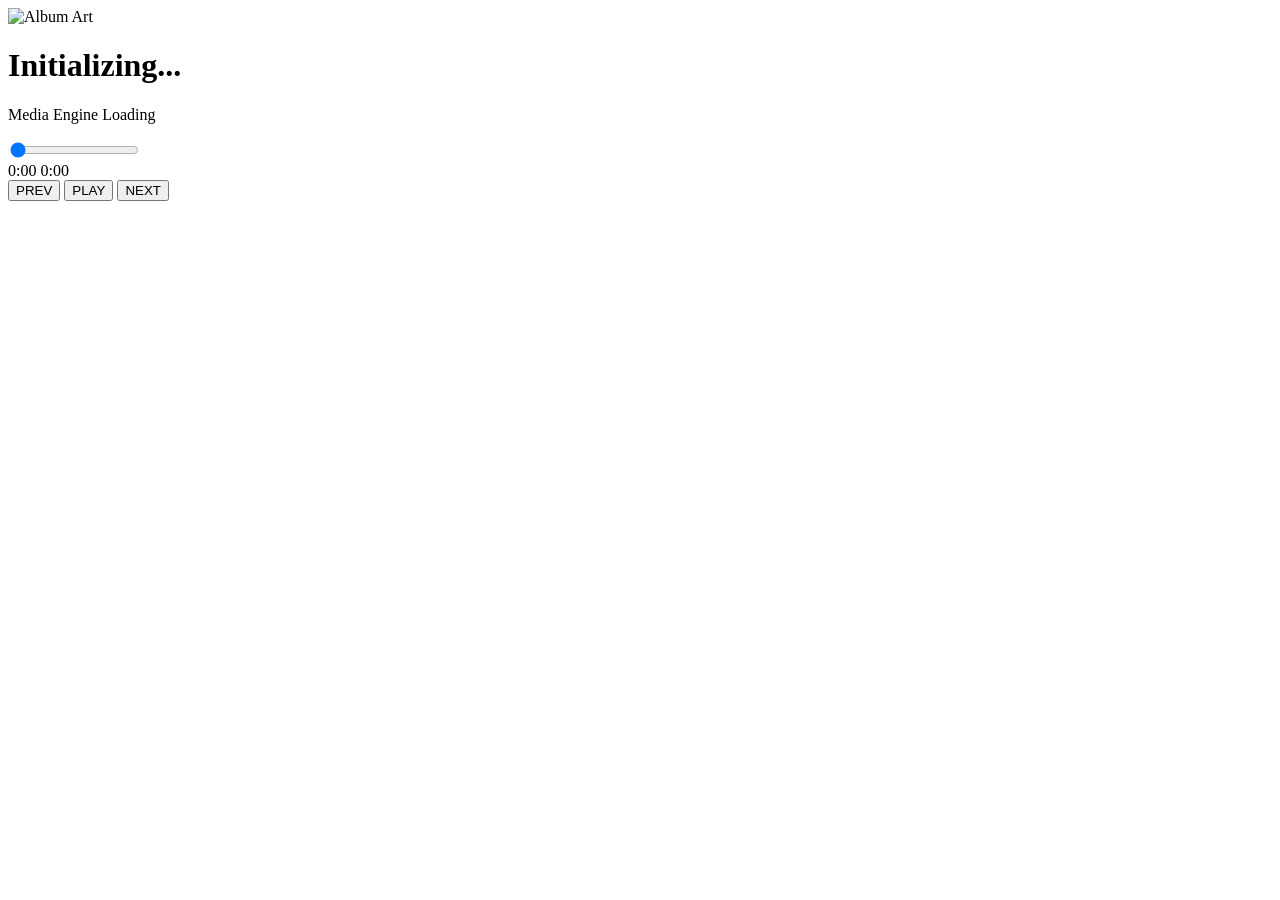
==== Vibe-Stream-Player/index.html @ a90e954b "feat: architect accessible media-shell with ARIA-compliant progress controls" ====
<!DOCTYPE html>
<html lang="en">
<head>
    <meta charset="UTF-8">
    <meta name="viewport" content="width=device-width, initial-scale=1.0">
    <title>VibeStream | UI Architect Portfolio</title>
    <link rel="stylesheet" href="style.css">
    <link href="https://fonts.googleapis.com/css2?family=Syncopate:wght@700&family=Inter:wght@300;500;800&display=swap" rel="stylesheet">
</head>
<body>
    <div class="player-container">
        <div class="album-art-wrapper">
            <div class="vinyl-record" id="vinyl">
                <img src="https://images.unsplash.com/photo-1614613535308-eb5fbd3d2c17?auto=format&fit=crop&q=80&w=500" alt="Album Art">
            </div>
            <div class="vinyl-center"></div>
        </div>

        <div class="track-info">
            <h1 id="title">Initializing...</h1>
            <p id="artist">Media Engine Loading</p>
        </div>

        <div class="progress-section">
            <input 
                type="range" 
                id="progress" 
                value="0" 
                step="0.1" 
                min="0" 
                max="100"
                title="Track Progress"
                aria-label="Music Progress Slider"
            >
            <div class="time-stamps">
                <span id="current-time">0:00</span>
                <span id="duration">0:00</span>
            </div>
        </div>

        <div class="controls">
            <button class="nav-btn" id="prev" aria-label="Previous Track">PREV</button>
            <button class="play-btn" id="play" aria-label="Play or Pause">PLAY</button>
            <button class="nav-btn" id="next" aria-label="Next Track">NEXT</button>
        </div>
    </div>
    <script src="script.js"></script>
</body>
</html>
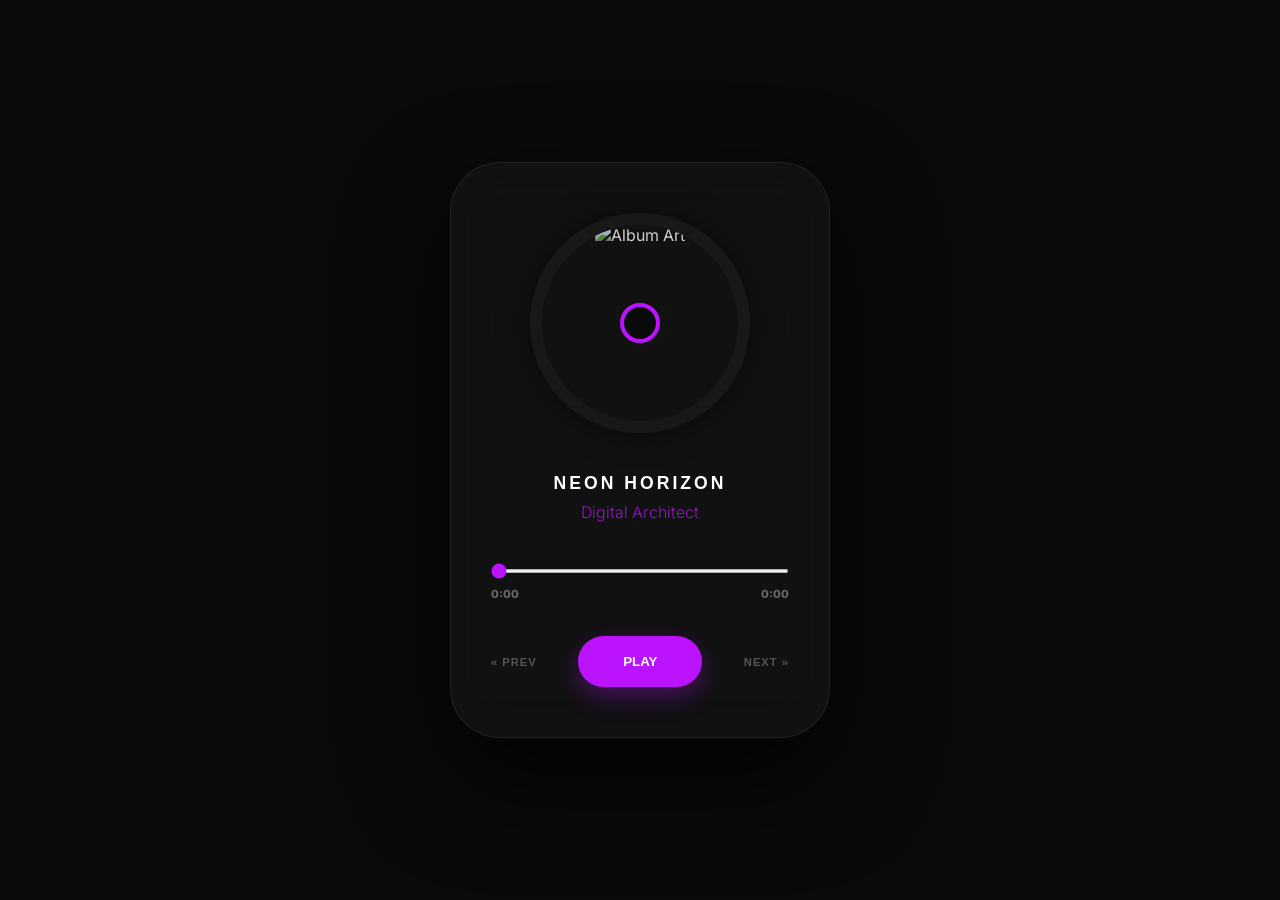
==== commit 66cf05a7: "docs: architect high-fidelity media shell with dynamic visualizer and ARIA-compliant progress contro" ====
--- a/Vibe-Stream-Player/index.html
+++ b/Vibe-Stream-Player/index.html
@@ -1,19 +1,26 @@
+
 <!DOCTYPE html>
 <html lang="en">
 <head>
     <meta charset="UTF-8">
     <meta name="viewport" content="width=device-width, initial-scale=1.0">
-    <title>VibeStream | UI Architect Portfolio</title>
+    <title>VibeStream v2.0 | Audio Architect</title>
     <link rel="stylesheet" href="style.css">
     <link href="https://fonts.googleapis.com/css2?family=Syncopate:wght@700&family=Inter:wght@300;500;800&display=swap" rel="stylesheet">
 </head>
 <body>
+    <div class="bg-glow" id="bg-glow"></div>
+
     <div class="player-container">
         <div class="album-art-wrapper">
             <div class="vinyl-record" id="vinyl">
-                <img src="https://images.unsplash.com/photo-1614613535308-eb5fbd3d2c17?auto=format&fit=crop&q=80&w=500" alt="Album Art">
+                <img id="cover" src="https://images.unsplash.com/photo-1614613535308-eb5fbd3d2c17?auto=format&fit=crop&q=80&w=500" alt="Album Art">
             </div>
             <div class="vinyl-center"></div>
+            
+            <div class="visualizer" id="visualizer">
+                <div class="bar"></div><div class="bar"></div><div class="bar"></div><div class="bar"></div>
+            </div>
         </div>
 
         <div class="track-info">
@@ -22,16 +29,10 @@
         </div>
 
         <div class="progress-section">
-            <input 
-                type="range" 
-                id="progress" 
-                value="0" 
-                step="0.1" 
-                min="0" 
-                max="100"
-                title="Track Progress"
-                aria-label="Music Progress Slider"
-            >
+            <div class="slider-wrapper">
+                <input type="range" id="progress" value="0" step="0.1" min="0" max="100" aria-label="Track Progress">
+                <div class="progress-fill" id="progress-fill"></div>
+            </div>
             <div class="time-stamps">
                 <span id="current-time">0:00</span>
                 <span id="duration">0:00</span>
@@ -39,9 +40,11 @@
         </div>
 
         <div class="controls">
-            <button class="nav-btn" id="prev" aria-label="Previous Track">PREV</button>
-            <button class="play-btn" id="play" aria-label="Play or Pause">PLAY</button>
-            <button class="nav-btn" id="next" aria-label="Next Track">NEXT</button>
+            <button class="nav-btn" id="prev">« PREV</button>
+            <button class="play-btn" id="play">
+                <span id="play-icon">PLAY</span>
+            </button>
+            <button class="nav-btn" id="next">NEXT »</button>
         </div>
     </div>
     <script src="script.js"></script>
--- a/Vibe-Stream-Player/style.css
+++ b/Vibe-Stream-Player/style.css
@@ -0,0 +1,134 @@
+:root {
+    --accent: #bc13fe; 
+    --bg: #0a0a0b;
+    --glass: rgba(255, 255, 255, 0.03);
+    --text: #ffffff;
+}
+
+* {
+     margin: 0; padding: 0; box-sizing: border-box; 
+    }
+
+body {
+    background: var(--bg);
+    height: 100vh;
+    display: flex;
+    align-items: center;
+    justify-content: center;
+    font-family: 'Inter', sans-serif;
+    color: var(--text);
+}
+
+.player-container {
+    background: var(--glass);
+    /* Cross-Browser Glassmorphism Support */
+    -webkit-backdrop-filter: blur(25px);
+    backdrop-filter: blur(25px);
+    
+    border: 1px solid rgba(255, 255, 255, 0.08);
+    padding: 50px 40px;
+    border-radius: 50px;
+    width: 380px;
+    text-align: center;
+    box-shadow: 0 40px 100px rgba(0,0,0,0.8);
+}
+
+.album-art-wrapper {
+    position: relative;
+    width: 220px;
+    height: 220px;
+    margin: 0 auto 40px;
+}
+
+.vinyl-record {
+    width: 100%;
+    height: 100%;
+    border-radius: 50%;
+    border: 12px solid #181818;
+    overflow: hidden;
+    box-shadow: 0 0 30px rgba(0,0,0,0.5);
+    animation: rotate 12s linear infinite;
+    animation-play-state: paused;
+}
+
+.vinyl-record.playing { 
+    animation-play-state: running; 
+}
+
+@keyframes rotate {
+    from { transform: rotate(0deg); }
+    to { transform: rotate(360deg); }
+}
+
+.vinyl-record img { 
+    width: 100%; height: 100%; object-fit: cover; opacity: 0.8; 
+}
+
+.vinyl-center {
+    position: absolute;
+    top: 50%; left: 50%;
+    transform: translate(-50%, -50%);
+    width: 40px; height: 40px;
+    background: var(--bg);
+    border-radius: 50%;
+    border: 4px solid var(--accent);
+}
+
+.track-info h1 {
+     font-family: 'Syncopate', sans-serif; 
+     font-size: 1.1rem; letter-spacing: 3px; text-transform: uppercase;
+     }
+
+.track-info p { 
+    color: var(--accent); font-weight: 300;
+     margin-top: 8px; opacity: 0.8; 
+}
+
+.progress-section {
+     margin: 35px 0; 
+    }
+
+#progress {
+    width: 100%;
+    height: 4px;
+    cursor: pointer;
+    accent-color: var(--accent);
+    background: rgba(255,255,255,0.1);
+}
+
+.time-stamps {
+     display: flex; justify-content: space-between; 
+     font-size: 0.7rem; margin-top: 10px; color: #666; font-weight: 800; 
+    }
+
+.controls { 
+    display: flex; justify-content: space-between; 
+    align-items: center; 
+}
+
+.nav-btn { 
+    background: none; border: none; color: #555; 
+    cursor: pointer; font-size: 0.7rem; font-weight: 800; 
+    letter-spacing: 1px; transition: 0.3s;
+ }
+
+.nav-btn:hover {
+     color: var(--accent); 
+    }
+
+.play-btn {
+    background: var(--accent);
+    color: white;
+    border: none;
+    padding: 18px 45px;
+    border-radius: 100px;
+    font-weight: 800;
+    cursor: pointer;
+    box-shadow: 0 10px 25px rgba(188, 19, 254, 0.3);
+    transition: 0.4s;
+}
+
+.play-btn:hover { 
+    transform: translateY(-3px); 
+    box-shadow: 0 15px 35px rgba(188, 19, 254, 0.5); 
+}
